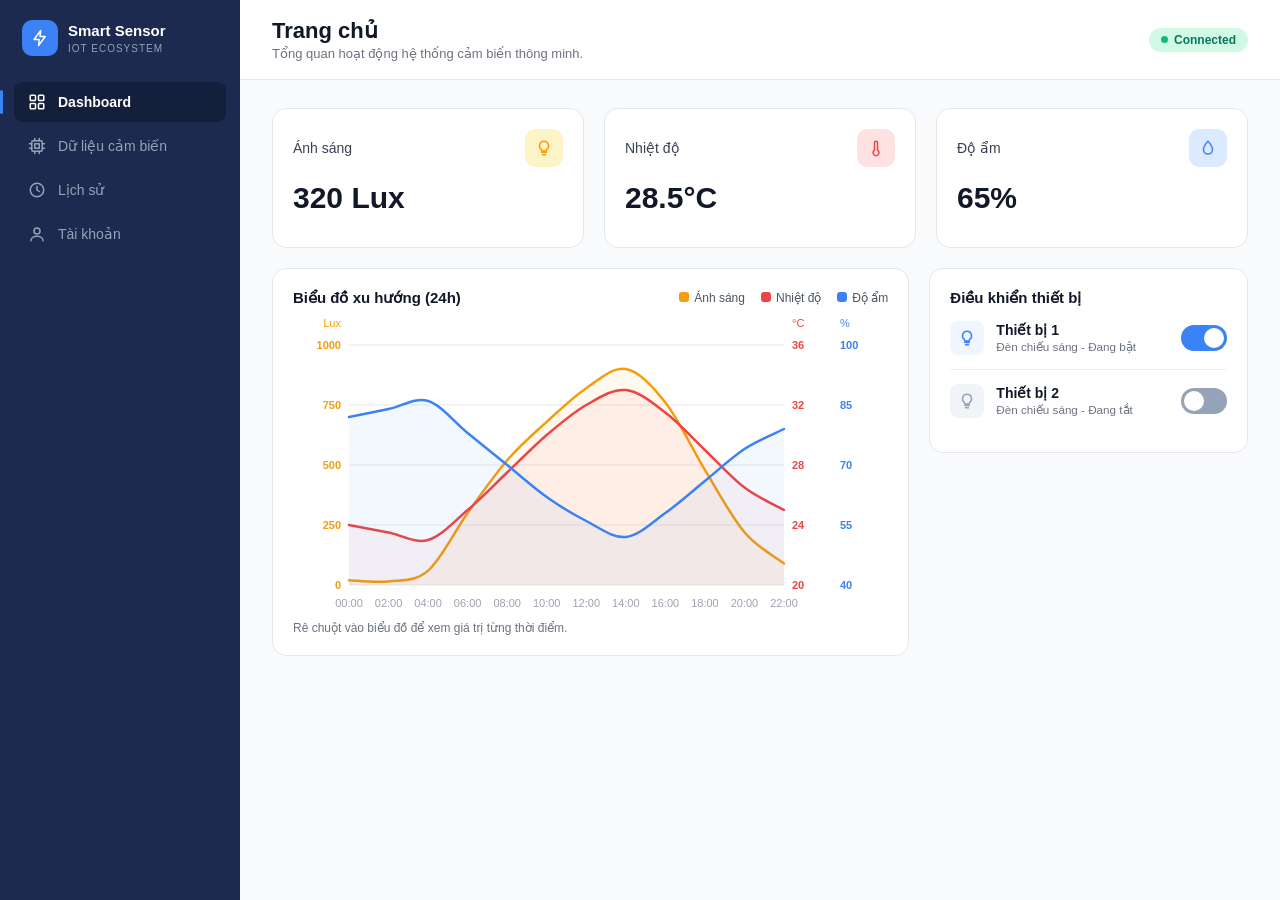
==== src/main/resources/static/index.html @ 732d25fc "Initial commit" ====
<!DOCTYPE html>
<html lang="vi">
<head>
  <meta charset="UTF-8">
  <meta name="viewport" content="width=device-width, initial-scale=1">
  <title>Trang chủ - Smart Sensor</title>
  <link rel="stylesheet" href="css/style.css">
</head>
<body>
  <aside class="sidebar" id="sidebar"></aside>

  <div class="main">
    <header class="topbar">
      <div>
        <h1>Trang chủ</h1>
        <p>Tổng quan hoạt động hệ thống cảm biến thông minh.</p>
      </div>
      <span class="connected">Connected</span>
    </header>

    <div class="content">
      <!-- 3 thẻ thông số -->
      <div class="cards">
        <div class="card orange">
          <div class="stat-head"><span>Ánh sáng</span><span class="stat-icon" data-icon="bulb"></span></div>
          <div class="stat-body"><div class="stat-value">320 Lux</div></div>
        </div>
        <div class="card red">
          <div class="stat-head"><span>Nhiệt độ</span><span class="stat-icon" data-icon="temp"></span></div>
          <div class="stat-body"><div class="stat-value">28.5°C</div></div>
        </div>
        <div class="card blue">
          <div class="stat-head"><span>Độ ẩm</span><span class="stat-icon" data-icon="drop"></span></div>
          <div class="stat-body"><div class="stat-value">65%</div></div>
        </div>
      </div>

      <div class="dash-grid">
        <!-- Biểu đồ -->
        <div class="card">
          <div class="chart-head">
            <span class="card-title">Biểu đồ xu hướng (24h)</span>
            <div class="legend">
              <span><i style="background:#f59e0b"></i>Ánh sáng</span>
              <span><i style="background:#ef4444"></i>Nhiệt độ</span>
              <span><i style="background:#3b82f6"></i>Độ ẩm</span>
            </div>
          </div>
          <div class="chart-wrap" id="chart"></div>
          <p class="chart-note">Rê chuột vào biểu đồ để xem giá trị từng thời điểm.</p>
        </div>

        <!-- Điều khiển thiết bị -->
        <div class="card">
          <span class="card-title">Điều khiển thiết bị</span>
          <div class="device">
            <span class="device-icon" data-icon="bulb"></span>
            <div class="device-info"><b>Thiết bị 1</b><small id="status1">Đèn chiếu sáng - Đang bật</small></div>
            <label class="switch"><input type="checkbox" id="dev1" data-name="Thiết bị 1" checked><span class="slider"></span></label>
          </div>
          <div class="device">
            <span class="device-icon" data-icon="bulb"></span>
            <div class="device-info"><b>Thiết bị 2</b><small id="status2">Đèn chiếu sáng - Đang tắt</small></div>
            <label class="switch"><input type="checkbox" id="dev2" data-name="Thiết bị 2"><span class="slider"></span></label>
          </div>
        </div>
      </div>
    </div>
  </div>

  <script src="js/common.js"></script>
  <script src="js/dashboard.js"></script>
</body>
</html>
---- src/main/resources/static/css/style.css ----
/* ================= BIẾN MÀU - sửa màu ở đây ================= */
:root {
  --navy: #1b2a4e;
  --blue: #3b82f6;
  --bg: #f8fafc;
  --border: #e5e7eb;
  --text: #111827;
  --muted: #6b7280;
}

* { box-sizing: border-box; margin: 0; padding: 0; }
body { font-family: "Segoe UI", Roboto, Arial, sans-serif; background: var(--bg); color: var(--text); font-size: 14px; }
button, input { font-family: inherit; font-size: inherit; }

.ico { width: 18px; height: 18px; stroke: currentColor; fill: none; stroke-width: 2; stroke-linecap: round; stroke-linejoin: round; flex-shrink: 0; }

/* ================= SIDEBAR ================= */
.sidebar { position: fixed; top: 0; bottom: 0; left: 0; width: 240px; background: var(--navy); padding: 20px 14px; }
.logo { display: flex; align-items: center; gap: 10px; padding: 0 8px 26px; }
.logo-icon { width: 36px; height: 36px; border-radius: 10px; background: var(--blue); color: #fff; display: grid; place-items: center; }
.logo b { display: block; color: #fff; font-size: 15px; }
.logo small { color: #94a3b8; font-size: 10px; letter-spacing: 1px; }

.menu a { position: relative; display: flex; align-items: center; gap: 12px; padding: 11px 14px; margin-bottom: 4px; border-radius: 8px; color: #94a3b8; text-decoration: none; }
.menu a:hover { color: #fff; }
.menu a.active { background: rgba(0, 0, 0, .25); color: #fff; font-weight: 600; }
.menu a.active::before { content: ""; position: absolute; left: -14px; top: 8px; bottom: 8px; width: 3px; background: var(--blue); border-radius: 2px; }

/* ================= KHUNG CHÍNH ================= */
.main { margin-left: 240px; }
.topbar { display: flex; justify-content: space-between; align-items: center; padding: 18px 32px; background: #fff; border-bottom: 1px solid var(--border); }
.topbar h1 { font-size: 22px; }
.topbar p { color: var(--muted); font-size: 13px; margin-top: 2px; }
.connected { display: flex; align-items: center; gap: 6px; background: #d1fae5; color: #047857; padding: 5px 12px; border-radius: 20px; font-size: 12px; font-weight: 600; }
.connected::before { content: ""; width: 7px; height: 7px; border-radius: 50%; background: #10b981; }
.content { padding: 28px 32px; }
.card { background: #fff; border: 1px solid var(--border); border-radius: 14px; padding: 20px; }

/* ================= DASHBOARD ================= */
.cards { display: grid; grid-template-columns: repeat(3, 1fr); gap: 20px; margin-bottom: 20px; }
.orange { --c: #f59e0b; --bgc: #fef3c7; }
.red    { --c: #ef4444; --bgc: #fee2e2; }
.blue   { --c: #3b82f6; --bgc: #dbeafe; }

.stat-head { display: flex; justify-content: space-between; align-items: center; color: #374151; }
.stat-icon { width: 38px; height: 38px; border-radius: 10px; display: grid; place-items: center; background: var(--bgc); color: var(--c); }
.stat-body { display: flex; justify-content: space-between; align-items: flex-end; margin: 14px 0 12px; }
.stat-value { font-size: 30px; font-weight: 700; }
.delta { font-size: 12px; font-weight: 600; padding: 3px 8px; border-radius: 6px; }
.delta.up { background: #d1fae5; color: #047857; }
.delta.down { background: #fee2e2; color: #b91c1c; }
.mini-bars { display: flex; align-items: flex-end; gap: 5px; height: 34px; }
.mini-bars div { flex: 1; background: var(--c); opacity: .35; border-radius: 3px 3px 0 0; }

.dash-grid { display: grid; grid-template-columns: 2fr 1fr; gap: 20px; align-items: start; }
.card-title { font-size: 15px; font-weight: 700; }
.chart-head { display: flex; justify-content: space-between; align-items: center; margin-bottom: 8px; }
.legend { display: flex; gap: 16px; font-size: 12px; color: #4b5563; }
.legend i { display: inline-block; width: 10px; height: 10px; border-radius: 3px; margin-right: 5px; }
.chart-wrap { position: relative; height: 300px; }
.chart-note { color: var(--muted); font-size: 12px; margin-top: 6px; }
.tooltip { position: absolute; display: none; pointer-events: none; background: #fff; border: 1px solid var(--border); border-radius: 8px; padding: 8px 10px; font-size: 12px; box-shadow: 0 4px 14px rgba(0,0,0,.12); line-height: 1.6; white-space: nowrap; }

.device { display: flex; align-items: center; gap: 12px; padding: 14px 0; }
.device + .device { border-top: 1px solid #eef0f3; }
.device-icon { width: 34px; height: 34px; border-radius: 8px; background: #eff6ff; color: var(--blue); display: grid; place-items: center; }
.device-icon { transition: background .2s, color .2s; }
.device-icon.off { background: #f1f5f9; color: #94a3b8; }
.device-info { flex: 1; }
.device-info b { display: block; }
.device-info small { color: var(--muted); }

.switch { position: relative; width: 46px; height: 26px; }
.switch input { position: absolute; opacity: 0; width: 100%; height: 100%; cursor: pointer; z-index: 1; margin: 0; }
.slider { position: absolute; inset: 0; background: #94a3b8; border-radius: 26px; transition: .2s; }
.slider::before { content: ""; position: absolute; width: 20px; height: 20px; left: 3px; top: 3px; background: #fff; border-radius: 50%; transition: .2s; }
.switch input:checked + .slider { background: var(--blue); }
.switch input:checked + .slider::before { transform: translateX(20px); }
.slider::after {
  content: "";
  display: none;
  position: absolute;
  left: 6px; top: 6px;
  width: 14px; height: 14px;
  box-sizing: border-box;
  border: 2px solid #e5e7eb;
  border-top-color: var(--blue);
  border-radius: 50%;
  animation: spin .6s linear infinite;
}
.switch input:checked + .slider::after { left: 26px; }   /* chạy theo nút khi ở trạng thái bật */
.switch.loading .slider::after { display: block; }
.switch input:disabled { cursor: wait; }

@keyframes spin { to { transform: rotate(360deg); } }

/* ================= BẢNG DỮ LIỆU ================= */
.toolbar { display: flex; justify-content: space-between; flex-wrap: wrap; gap: 12px; margin-bottom: 18px; }
.filter-bar { display: flex; gap: 10px; }
.search-box { display: flex; align-items: center; gap: 8px; background: #fff; border: 1px solid var(--border); border-radius: 10px; padding: 0 14px; width: 330px; color: #9ca3af; }
.search-box input { border: 0; outline: 0; padding: 11px 0; flex: 1; color: var(--text); background: none; }
.search-box:focus-within { border-color: var(--blue); }
.search-group { display: flex; gap: 10px; }
.select-box { background: #fff; border: 1px solid var(--border); border-radius: 10px; padding: 0 12px; font-weight: 600; cursor: pointer; outline: 0; }
.select-box:focus { border-color: var(--blue); }

.btn-outline { display: flex; align-items: center; gap: 8px; background: #fff; border: 1px solid var(--border); border-radius: 10px; padding: 10px 14px; cursor: pointer; font-weight: 600; }
.btn-outline:hover { border-color: #cbd5e1; }

.dropdown { position: relative; }
.dropdown-menu, .filter-popup { display: none; position: absolute; background: #fff; border: 1px solid var(--border); border-radius: 10px; box-shadow: 0 8px 24px rgba(0,0,0,.12); padding: 6px; min-width: 170px; z-index: 30; }
.dropdown-menu { right: 0; top: calc(100% + 6px); }
.dropdown.open .dropdown-menu { display: block; }
.filter-popup { max-height: 260px; overflow-y: auto; }
.filter-popup.show { display: block; }
.dropdown-item { display: flex; justify-content: space-between; gap: 16px; padding: 8px 10px; border-radius: 6px; cursor: pointer; font-size: 13px; font-weight: 400; }
.dropdown-item:hover { background: #f1f5f9; }
.dropdown-item.active { background: #eff6ff; color: var(--blue); font-weight: 600; }
.dropdown-item.active::after { content: "✓"; }

.table { width: 100%; border-collapse: collapse; }
.table th { background: #eef4ff; text-align: left; padding: 12px 14px; font-size: 13px; color: #374151; white-space: nowrap; }
.table th:first-child { border-radius: 8px 0 0 8px; }
.table th:last-child { border-radius: 0 8px 8px 0; }
.table td { padding: 14px; border-bottom: 1px solid #f1f5f9; }
.table tbody tr:nth-child(even) { background: #fafbfd; }
.table tbody tr:hover { background: #eff6ff; }
.table .empty { text-align: center; color: var(--muted); padding: 40px; }
.filter-btn { border: 0; background: none; cursor: pointer; margin-left: 6px; color: #111; vertical-align: middle; padding: 2px; }
.filter-btn .ico { width: 14px; height: 14px; }
.filter-btn.on { color: var(--blue); }
.cell-flex { display: flex; align-items: center; gap: 8px; }
.cell-flex.orange .ico { color: #f59e0b; } .cell-flex.red .ico { color: #ef4444; } .cell-flex.blue .ico { color: #3b82f6; }

.badge { display: inline-block; padding: 3px 12px; border-radius: 12px; font-size: 12px; font-weight: 600; }
.badge.ok { background: #d1fae5; color: #047857; }
.badge.fail { background: #fee2e2; color: #b91c1c; }
.badge.off { background: #e5e7eb; color: #4b5563; }
.badge.wait { background: #fef3c7; color: #b45309; }

.table-footer { display: flex; justify-content: space-between; align-items: center; margin-top: 18px; color: var(--muted); font-size: 12px; }
.footer-left { display: flex; align-items: center; gap: 12px; }
.select-box.small { padding: 5px 8px; font-size: 12px; font-weight: 400; color: var(--text); }
.pager { display: flex; gap: 6px; }
.pager button { border: 0; background: #eef2f7; padding: 6px 12px; border-radius: 14px; cursor: pointer; }
.pager button.active { background: var(--blue); color: #fff; }
.pager button:disabled { opacity: .4; cursor: default; }
.pager span { padding: 6px 4px; }

/* ================= TÀI KHOẢN ================= */
.profile { max-width: 480px; margin: 0 auto; padding: 28px 28px 32px; }
.avatar { width: 84px; height: 84px; margin: 0 auto 12px; border-radius: 50%; background: #e5e7eb; color: #9ca3af; display: grid; place-items: center; }
.avatar .ico { width: 36px; height: 36px; stroke-width: 1.6; }
.profile h2 { text-align: center; font-size: 18px; }
.mssv { text-align: center; color: var(--muted); font-size: 12px; margin-top: 2px; }
.section-title { font-weight: 700; padding: 22px 0 8px; border-bottom: 1px solid var(--border); margin-bottom: 14px; }
.field label { display: block; font-weight: 600; font-size: 12px; margin: 14px 0 6px; color: #374151; }
.input-box { display: flex; align-items: center; gap: 10px; border: 1px solid var(--border); border-radius: 8px; padding: 0 12px; color: #6b7280; }
.input-box:focus-within { border-color: var(--blue); }
.input-box input { border: 0; outline: 0; flex: 1; padding: 11px 0; color: var(--text); background: none; }
.dropzone { border: 2px dashed #cbd5e1; border-radius: 10px; background: #f8fafc; text-align: center; padding: 28px 10px; cursor: pointer; color: #6b7280; }
.dropzone:hover, .dropzone.over { border-color: var(--blue); background: #eff6ff; }
.dropzone .ico { width: 30px; height: 30px; margin-bottom: 6px; }
.dropzone b { display: block; color: #374151; font-size: 13px; }
.dropzone small { font-size: 11px; }
.file-item { display: flex; align-items: center; gap: 10px; margin-top: 10px; padding: 10px 12px; border: 1px solid var(--border); border-radius: 8px; background: #fff; }
.file-item[hidden] { display: none; }
.file-item .ico { color: #ef4444; }
.file-item div { flex: 1; min-width: 0; }
.file-item b { display: block; overflow: hidden; text-overflow: ellipsis; white-space: nowrap; }
.file-item small { color: var(--muted); }
.file-item a { color: var(--blue); text-decoration: none; font-weight: 600; }
.file-item button { border: 0; background: none; cursor: pointer; color: #9ca3af; font-size: 16px; }
.btn-primary { width: 100%; margin-top: 22px; border: 0; border-radius: 8px; background: var(--blue); color: #fff; padding: 12px; font-weight: 600; cursor: pointer; }
.btn-primary:hover { background: #2563eb; }

/* ================= THÔNG BÁO ================= */
.toast { position: fixed; right: 24px; bottom: 24px; background: #1f2937; color: #fff; padding: 12px 18px; border-radius: 8px; opacity: 0; transform: translateY(10px); transition: .25s; pointer-events: none; z-index: 99; }
.toast.show { opacity: 1; transform: none; }
.toast.error { background: #b91c1c; }

@media (max-width: 900px) {
  .sidebar { width: 64px; } .sidebar .logo div, .menu a span { display: none; }
  .main { margin-left: 64px; } .cards, .dash-grid { grid-template-columns: 1fr; }
}
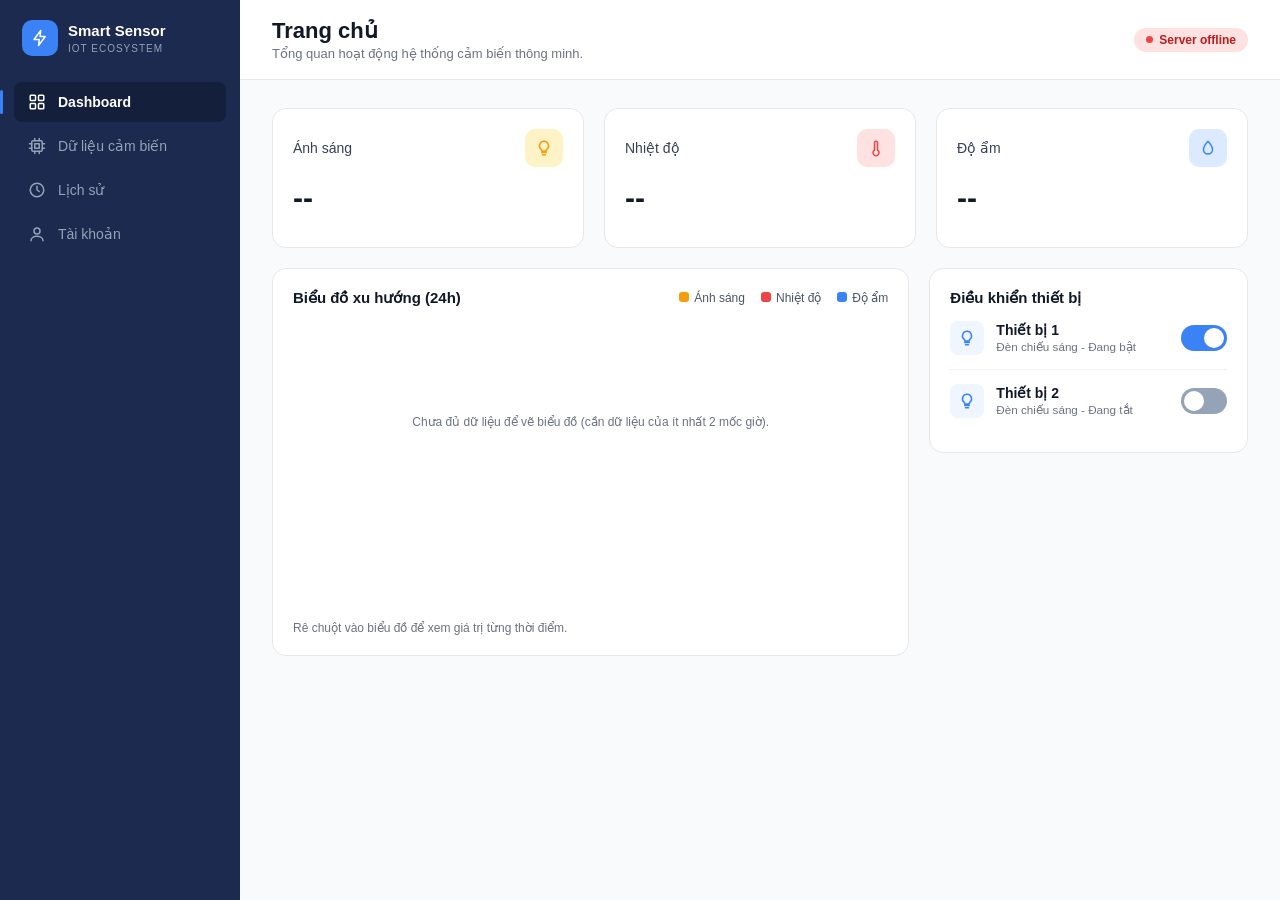
==== commit 451e8baf: "update code moi" ====
--- a/src/main/resources/static/index.html
+++ b/src/main/resources/static/index.html
@@ -23,15 +23,15 @@
       <div class="cards">
         <div class="card orange">
           <div class="stat-head"><span>Ánh sáng</span><span class="stat-icon" data-icon="bulb"></span></div>
-          <div class="stat-body"><div class="stat-value">320 Lux</div></div>
+          <div class="stat-body"><div class="stat-value" id="lightVal">--</div></div>
         </div>
         <div class="card red">
           <div class="stat-head"><span>Nhiệt độ</span><span class="stat-icon" data-icon="temp"></span></div>
-          <div class="stat-body"><div class="stat-value">28.5°C</div></div>
+          <div class="stat-body"><div class="stat-value" id="tempVal">--</div></div>
         </div>
         <div class="card blue">
           <div class="stat-head"><span>Độ ẩm</span><span class="stat-icon" data-icon="drop"></span></div>
-          <div class="stat-body"><div class="stat-value">65%</div></div>
+          <div class="stat-body"><div class="stat-value" id="humVal">--</div></div>
         </div>
       </div>
 
--- a/src/main/resources/static/css/style.css
+++ b/src/main/resources/static/css/style.css
@@ -183,3 +183,6 @@
   .sidebar { width: 64px; } .sidebar .logo div, .menu a span { display: none; }
   .main { margin-left: 64px; } .cards, .dash-grid { grid-template-columns: 1fr; }
 }
+/* Nhãn Connected khi thiết bị mất kết nối */
+.connected.offline { background: #fee2e2; color: #b91c1c; }
+.connected.offline::before { background: #ef4444; }
